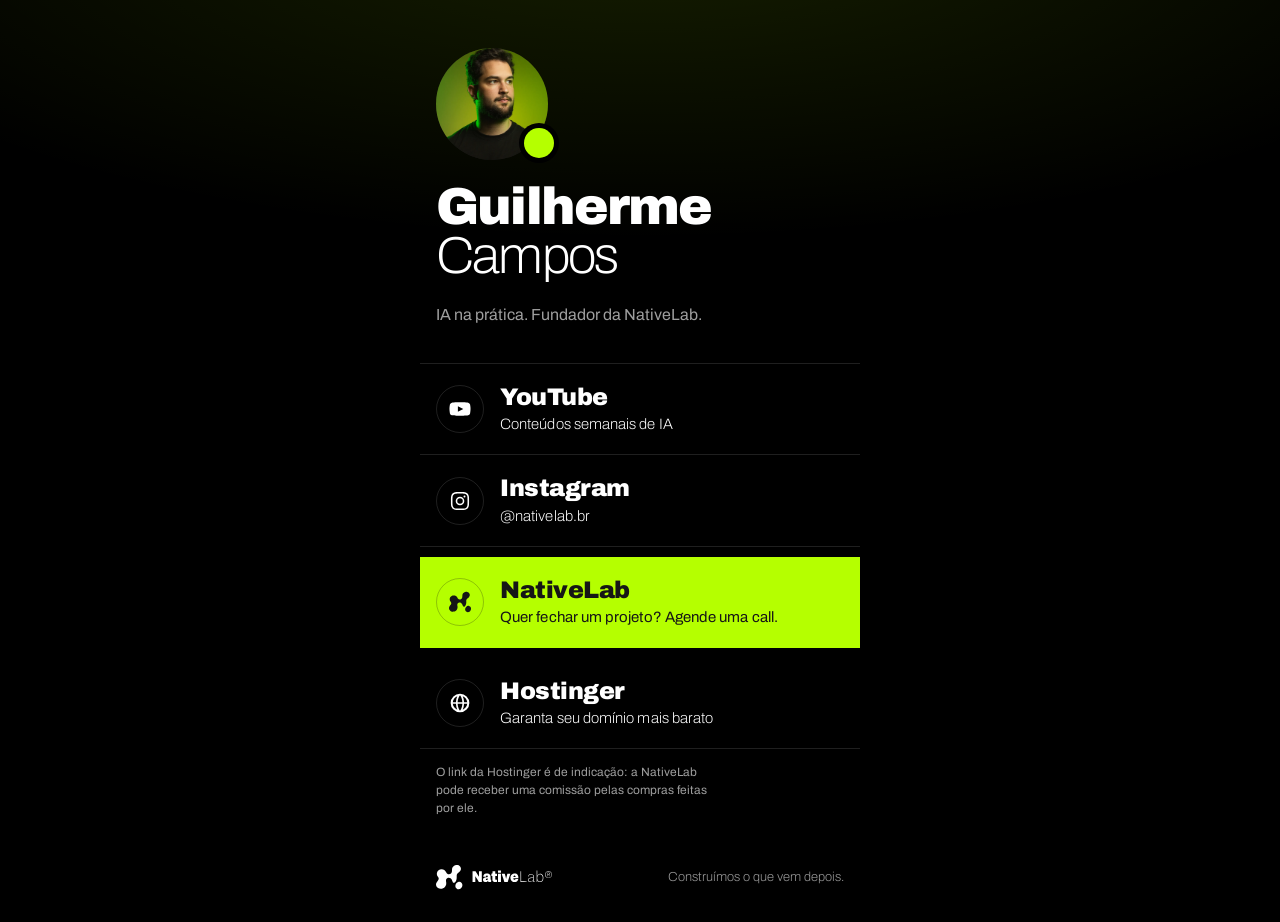
==== links/index.html @ 85823a35 "Adiciona a pagina de links da bio em /links" ====
<!doctype html>
<html lang="pt-BR">
<head>
<meta charset="utf-8">
<meta name="viewport" content="width=device-width, initial-scale=1, viewport-fit=cover">
<title>Guilherme Campos | Links</title>
<meta name="description" content="Conteúdos semanais de IA, Instagram da NativeLab e o caminho para fechar um projeto com a gente.">
<meta name="theme-color" content="#000000">
<meta property="og:type" content="website">
<meta property="og:title" content="Guilherme Campos | Links">
<meta property="og:description" content="Conteúdos semanais de IA e o caminho para fechar um projeto com a NativeLab.">
<meta property="og:url" content="https://nativelab.online/links/">
<meta property="og:image" content="https://nativelab.online/assets/img/og-image.jpg">
<link rel="canonical" href="https://nativelab.online/links/">
<link rel="icon" href="../assets/img/favicon.svg" type="image/svg+xml">
<link rel="preload" as="font" type="font/woff2" href="../assets/fonts/archivo-var.woff2" crossorigin>
<link rel="preload" as="image" href="../assets/img/sobre/guilherme-retrato.webp">
<style>
@font-face { font-family: "Archivo"; src: url("../assets/fonts/archivo-var.woff2") format("woff2-variations"), url("../assets/fonts/archivo-var.woff2") format("woff2"); font-weight: 100 900; font-display: swap; }

:root {
  --lime: #B5FF00;
  --graphite: #161616;
  --black: #000000;
  --white: #FFFFFF;
  --mute: rgba(255, 255, 255, .62);
  --line: rgba(255, 255, 255, .12);
  --font: "Archivo", "Helvetica Neue", Arial, sans-serif;
  --ease-out: cubic-bezier(.16, 1, .3, 1);
  --ease-liquid: cubic-bezier(.65, 0, .35, 1);
}

* { box-sizing: border-box; margin: 0; }
html { background: var(--black); color-scheme: dark; }
body {
  min-height: 100svh;
  font-family: var(--font);
  color: var(--white);
  background:
    radial-gradient(120% 60% at 50% -10%, rgba(181, 255, 0, .13), transparent 60%),
    var(--black);
  -webkit-font-smoothing: antialiased;
  display: flex;
  justify-content: center;
}

.page {
  width: 100%;
  max-width: 480px;
  padding: max(40px, env(safe-area-inset-top)) 20px max(32px, env(safe-area-inset-bottom));
  display: flex;
  flex-direction: column;
  min-height: 100svh;
}

/* ---------- Quem ---------- */
.who { display: flex; flex-direction: column; align-items: flex-start; gap: 22px; padding: 8px 16px 36px; }

.portrait { position: relative; width: 112px; height: 112px; }
.portrait img {
  width: 100%; height: 100%;
  border-radius: 50%;
  object-fit: cover;
  object-position: 50% 22%;
  background: var(--graphite);
  display: block;
}
/* a gota do logo, encostada no retrato como o ponto do símbolo */
.portrait .drop {
  position: absolute;
  width: 30px; height: 30px;
  right: -6px; bottom: 2px;
  border-radius: 50%;
  background: var(--lime);
  box-shadow: 0 0 0 5px var(--black);
}

.name { font-size: clamp(40px, 11vw, 52px); line-height: .95; letter-spacing: -.035em; }
.name b { font-weight: 900; display: block; }
.name span { font-weight: 200; display: block; }
.role { font-size: 16px; line-height: 1.5; color: var(--mute); max-width: 34ch; }

/* ---------- Links ---------- */
.links { list-style: none; padding: 0; border-top: 1px solid var(--line); }
.links li { border-bottom: 1px solid var(--line); }

.link {
  position: relative;
  display: grid;
  grid-template-columns: 48px 1fr;
  align-items: center;
  gap: 16px;
  padding: 20px 16px;
  color: inherit;
  text-decoration: none;
  isolation: isolate;
  overflow: hidden;
  -webkit-tap-highlight-color: transparent;
}
/* marca-texto: o lime preenche a linha no toque */
.link::before {
  content: "";
  position: absolute; inset: 0;
  background: var(--lime);
  transform: scaleX(0);
  transform-origin: left;
  transition: transform .45s var(--ease-liquid);
  z-index: -1;
}
.link:hover::before, .link:focus-visible::before, .link:active::before { transform: scaleX(1); }
.link:hover, .link:focus-visible, .link:active { color: var(--graphite); }
.link:hover .desc, .link:focus-visible .desc, .link:active .desc { font-weight: 400; }
.link:focus-visible { outline: 2px solid var(--white); outline-offset: 2px; }

.icon {
  width: 48px; height: 48px;
  border-radius: 50%;
  border: 1px solid var(--line);
  display: grid; place-items: center;
  transition: border-color .3s, background-color .3s;
}
.icon svg { width: 22px; height: 22px; fill: currentColor; }
.link:hover .icon, .link:focus-visible .icon, .link:active .icon { border-color: rgba(22, 22, 22, .25); }

.text { display: flex; flex-direction: column; gap: 4px; min-width: 0; }
.title { font-size: 24px; font-weight: 900; letter-spacing: -.02em; line-height: 1.1; }
.desc { font-size: 15px; font-weight: 200; line-height: 1.35; letter-spacing: .005em; }

/* NativeLab: o link que gera projeto já vem marcado */
.link.is-main { color: var(--graphite); }
.link.is-main::before { transform: scaleX(1); }
.link.is-main .icon { border-color: rgba(22, 22, 22, .25); }
.link.is-main .desc { font-weight: 400; }
.links li:has(.is-main) { margin: 10px 0; border-bottom: 0; }

.note { font-size: 12px; line-height: 1.5; color: var(--mute); padding: 14px 16px 0; max-width: 44ch; }

/* ---------- Rodapé ---------- */
.foot { margin-top: auto; padding: 48px 16px 0; display: flex; align-items: center; justify-content: space-between; gap: 16px; }
.foot a { color: var(--white); display: block; width: 116px; }
.foot svg { width: 100%; height: auto; display: block; }
.foot p { font-size: 13px; font-weight: 200; color: var(--mute); text-align: right; }

/* ---------- Abertura (uma sequência só) ---------- */
@media (prefers-reduced-motion: no-preference) {
  .portrait .drop { animation: drop .9s .15s var(--ease-out) both; }
  .who > :not(.portrait), .links li, .note, .foot { animation: rise .7s var(--ease-out) both; }
  .name { animation-delay: .25s; }
  .role { animation-delay: .32s; }
  .links li:nth-child(1) { animation-delay: .42s; }
  .links li:nth-child(2) { animation-delay: .48s; }
  .links li:nth-child(3) { animation-delay: .54s; }
  .links li:nth-child(4) { animation-delay: .60s; }
  .note, .foot { animation-delay: .7s; }
}
@keyframes drop {
  0%   { transform: translateY(-160px) scale(.6); opacity: 0; }
  60%  { transform: translateY(6px) scale(1.08, .92); opacity: 1; }
  80%  { transform: translateY(-3px) scale(.97, 1.03); }
  100% { transform: none; }
}
@keyframes rise { from { opacity: 0; transform: translateY(14px); } to { opacity: 1; transform: none; } }
@media (prefers-reduced-motion: reduce) { .link::before { transition: none; } }
</style>
</head>
<body>
<main class="page">

  <header class="who">
    <div class="portrait">
      <img src="../assets/img/sobre/guilherme-retrato.webp" alt="Guilherme Campos" width="112" height="112">
      <span class="drop" aria-hidden="true"></span>
    </div>
    <h1 class="name"><b>Guilherme</b><span>Campos</span></h1>
    <p class="role">IA na prática. Fundador da NativeLab.</p>
  </header>

  <ul class="links">
    <li>
      <a class="link" href="https://www.youtube.com/@guilhermenativelab" target="_blank" rel="noopener">
        <span class="icon" aria-hidden="true"><svg viewBox="0 0 24 24"><path d="M23 7.2a3 3 0 0 0-2.1-2.1C19 4.6 12 4.6 12 4.6s-7 0-8.9.5A3 3 0 0 0 1 7.2 31 31 0 0 0 .5 12 31 31 0 0 0 1 16.8a3 3 0 0 0 2.1 2.1c1.9.5 8.9.5 8.9.5s7 0 8.9-.5a3 3 0 0 0 2.1-2.1 31 31 0 0 0 .5-4.8 31 31 0 0 0-.5-4.8zM9.7 15.1V8.9L15.6 12z"/></svg></span>
        <span class="text"><span class="title">YouTube</span><span class="desc">Conteúdos semanais de IA</span></span>
      </a>
    </li>
    <li>
      <a class="link" href="https://www.instagram.com/nativelab.br/" target="_blank" rel="noopener">
        <span class="icon" aria-hidden="true"><svg viewBox="0 0 24 24"><path d="M12 7.3a4.7 4.7 0 1 0 0 9.4 4.7 4.7 0 0 0 0-9.4zm0 7.7a3 3 0 1 1 0-6 3 3 0 0 1 0 6zm6-7.9a1.1 1.1 0 1 1-2.2 0 1.1 1.1 0 0 1 2.2 0zM12 2.2c-2.7 0-3 0-4 .1-1.1 0-1.8.2-2.4.5a5 5 0 0 0-1.8 1.1A5 5 0 0 0 2.7 5.6c-.3.6-.4 1.3-.5 2.4-.1 1-.1 1.4-.1 4s0 3 .1 4c0 1.1.2 1.8.5 2.4.3.7.6 1.2 1.1 1.8.6.5 1.1.8 1.8 1.1.6.3 1.3.4 2.4.5 1 .1 1.3.1 4 .1s3 0 4-.1c1.1 0 1.8-.2 2.4-.5a5 5 0 0 0 1.8-1.1 5 5 0 0 0 1.1-1.8c.3-.6.4-1.3.5-2.4.1-1 .1-1.4.1-4s0-3-.1-4c0-1.1-.2-1.8-.5-2.4a5 5 0 0 0-1.1-1.8A5 5 0 0 0 18.4 2.7c-.6-.3-1.3-.4-2.4-.5-1-.1-1.3-.1-4-.1zm0 1.7c2.6 0 2.9 0 4 .1 1 0 1.5.2 1.8.3.5.2.8.4 1.2.8.4.4.6.7.8 1.2.1.3.3.8.3 1.8.1 1 .1 1.3.1 3.9s0 2.9-.1 4c0 1-.2 1.5-.3 1.8-.2.5-.4.8-.8 1.2-.4.4-.7.6-1.2.8-.3.1-.8.3-1.8.3-1 .1-1.4.1-4 .1s-2.9 0-4-.1c-1 0-1.5-.2-1.8-.3-.5-.2-.8-.4-1.2-.8a3.3 3.3 0 0 1-.8-1.2c-.1-.3-.3-.8-.3-1.8-.1-1-.1-1.4-.1-4s0-2.9.1-3.9c0-1 .2-1.5.3-1.8.2-.5.4-.8.8-1.2.4-.4.7-.6 1.2-.8.3-.1.8-.3 1.8-.3 1-.1 1.4-.1 4-.1z"/></svg></span>
        <span class="text"><span class="title">Instagram</span><span class="desc">@nativelab.br</span></span>
      </a>
    </li>
    <li>
      <a class="link is-main" href="https://nativelab.online/">
        <span class="icon" aria-hidden="true"><svg viewBox="0 0 2000 1844"><g transform="translate(0,1844) scale(0.1,-0.1)"><path d="M15420 18425 c-449 -42 -900 -169 -1315 -370 -996 -483 -1733 -1388 -1894 -2325 -22 -128 -35 -280 -51 -605 -6 -121 -15 -290 -20 -375 -5 -85 -12 -216 -15 -290 -3 -74 -8 -151 -10 -170 -2 -19 -7 -96 -10 -170 -24 -595 -72 -857 -222 -1225 -126 -310 -305 -579 -547 -820 -318 -317 -682 -513 -1111 -599 -842 -170 -1632 173 -2194 952 -89 124 -159 247 -291 507 -264 524 -490 845 -850 1206 -437 439 -915 737 -1470 917 -181 59 -415 115 -570 136 -19 3 -75 10 -125 17 -144 20 -848 16 -884 -5 -3 -2 -31 -7 -61 -10 -294 -35 -671 -139 -975 -268 -969 -413 -1677 -1164 -2003 -2123 -255 -748 -221 -1550 100 -2355 137 -344 357 -715 625 -1051 118 -149 160 -210 237 -339 200 -337 296 -671 296 -1035 0 -245 -43 -467 -135 -701 -61 -152 -119 -262 -220 -414 -92 -139 -179 -243 -401 -482 -413 -445 -690 -837 -919 -1303 -284 -579 -400 -1107 -373 -1700 42 -928 522 -1795 1294 -2337 430 -302 1010 -537 1566 -632 498 -86 1079 -75 1565 29 1097 236 2047 874 2650 1780 357 537 572 1120 663 1800 19 145 25 266 25 550 0 434 -20 625 -115 1076 -158 749 -140 1324 57 1833 108 279 265 519 482 737 342 344 754 539 1241 590 159 16 452 6 600 -21 472 -86 875 -294 1227 -634 373 -358 640 -795 953 -1556 28 -69 66 -161 85 -205 18 -44 76 -186 128 -315 53 -129 130 -318 172 -420 42 -102 81 -198 87 -215 38 -107 229 -318 353 -390 171 -99 299 -134 493 -135 338 0 600 128 951 465 516 496 881 1237 1075 2182 70 340 120 742 143 1158 9 167 9 814 0 970 -4 61 -12 187 -18 282 -14 224 -1 440 42 713 59 364 188 714 376 1019 109 177 230 328 393 492 172 173 263 249 515 424 369 257 621 461 869 704 497 489 799 987 932 1541 98 406 101 884 8 1280 -124 522 -431 1045 -819 1392 -403 360 -904 623 -1445 757 -364 90 -770 120 -1140 86z"/><path d="M17475 5699 c-673 -82 -1360 -436 -1876 -966 -394 -404 -682 -907 -822 -1433 -84 -313 -119 -661 -97 -950 36 -488 175 -911 424 -1288 490 -744 1296 -1138 2141 -1048 949 102 1814 676 2320 1540 468 799 567 1802 258 2620 -290 771 -925 1336 -1671 1491 -199 42 -494 56 -677 34z"/></g></svg></span>
        <span class="text"><span class="title">NativeLab</span><span class="desc">Quer fechar um projeto? Agende uma call.</span></span>
      </a>
    </li>
    <li>
      <a class="link" href="https://www.hostinger.com/br?REFERRALCODE=NATIVELAB" target="_blank" rel="noopener sponsored">
        <span class="icon" aria-hidden="true"><svg viewBox="0 0 24 24"><path d="M12 1.8a10.2 10.2 0 1 0 0 20.4 10.2 10.2 0 0 0 0-20.4zm7.9 9.3h-3.5a15.6 15.6 0 0 0-1.4-6.4 8.5 8.5 0 0 1 4.9 6.4zM12 3.6c.9 1.1 2.4 3.6 2.6 7.5H9.4C9.6 7.2 11.1 4.7 12 3.6zM9 4.7a15.6 15.6 0 0 0-1.4 6.4H4.1A8.5 8.5 0 0 1 9 4.7zm-4.9 8.2h3.5c.1 2.5.6 4.6 1.4 6.4a8.5 8.5 0 0 1-4.9-6.4zm7.9 7.5c-.9-1.1-2.4-3.6-2.6-7.5h5.2c-.2 3.9-1.7 6.4-2.6 7.5zm3-1.1c.8-1.8 1.3-3.9 1.4-6.4h3.5a8.5 8.5 0 0 1-4.9 6.4z"/></svg></span>
        <span class="text"><span class="title">Hostinger</span><span class="desc">Garanta seu domínio mais barato</span></span>
      </a>
    </li>
  </ul>
  <p class="note">O link da Hostinger é de indicação: a NativeLab pode receber uma comissão pelas compras feitas por ele.</p>

  <footer class="foot">
    <a href="https://nativelab.online/" aria-label="NativeLab"><svg viewBox="0 0 2000.000000 419.000000" aria-hidden="true"><g transform="translate(0.000000,419.000000) scale(0.100000,-0.100000)" fill="currentColor" stroke="none"> <path d="M3480 4183 c-257 -39 -477 -175 -608 -377 -86 -131 -97 -183 -121 -596 -14 -238 -54 -344 -175 -466 -104 -103 -230 -151 -376 -141 -94 6 -172 35 -251 95 -74 55 -131 129 -200 263 -175 335 -469 514 -814 496 -369 -19 -672 -254 -766 -593 -30 -107 -30 -265 0 -379 27 -104 95 -241 167 -335 108 -143 149 -269 126 -392 -17 -91 -71 -194 -145 -274 -151 -163 -255 -336 -292 -484 -79 -310 47 -618 322 -782 387 -233 923 -132 1213 229 71 88 152 248 182 358 31 117 31 348 0 498 -66 320 25 555 255 664 66 32 89 38 166 41 164 8 293 -42 408 -157 88 -88 136 -173 241 -424 48 -116 97 -221 109 -234 59 -62 173 -81 257 -43 134 61 270 248 330 455 46 158 54 230 62 550 7 299 8 313 33 383 51 147 133 245 301 364 182 129 312 286 362 442 38 116 38 266 1 381 -73 222 -276 393 -529 445 -84 18 -193 23 -258 13z"/> <path d="M10690 3055 l0 -195 255 0 255 0 0 195 0 195 -255 0 -255 0 0 -195z"/> <path d="M17360 2260 l0 -990 45 0 45 0 0 144 c0 79 3 151 6 160 4 10 17 -7 40 -52 90 -179 240 -273 434 -275 368 -3 607 307 587 763 -7 152 -31 251 -88 361 -97 186 -267 289 -474 289 -153 -1 -245 -38 -350 -144 -63 -64 -89 -104 -133 -206 -8 -18 -11 105 -11 458 l-1 482 -50 0 -50 0 0 -990z m680 304 c173 -39 299 -182 351 -400 18 -77 20 -109 16 -234 -3 -90 -12 -168 -22 -204 -75 -266 -290 -426 -521 -388 -184 31 -322 172 -381 392 -24 90 -24 336 1 435 52 211 184 358 361 401 69 17 115 17 195 -2z"/> <path d="M19246 3124 c-158 -38 -311 -161 -380 -306 -176 -368 23 -792 409 -873 383 -80 725 198 725 590 0 237 -128 447 -330 543 -47 22 -109 45 -138 51 -72 15 -214 12 -286 -5z m267 -59 c261 -55 430 -284 414 -560 -13 -225 -135 -399 -334 -475 -73 -28 -229 -38 -311 -20 -232 50 -393 244 -409 490 -23 372 281 641 640 565z"/> <path d="M19190 2551 l0 -311 30 0 29 0 3 118 3 117 80 3 80 2 74 -120 c71 -116 75 -120 109 -120 42 0 43 -4 -42 130 l-66 105 33 13 c94 37 131 89 131 187 0 76 -28 126 -88 157 -36 20 -60 23 -208 26 l-168 4 0 -311z m335 235 c85 -36 87 -191 3 -237 -14 -8 -75 -15 -150 -17 l-128 -4 0 136 0 136 120 0 c82 0 132 -5 155 -14z"/> <path d="M6300 2195 l0 -925 240 0 240 0 0 495 c0 272 3 495 8 495 4 0 142 -223 306 -495 l298 -495 254 0 254 0 -2 923 -3 922 -240 0 -240 0 -5 -485 -5 -485 -295 485 -295 485 -257 3 -258 2 0 -925z"/> <path d="M9748 2952 c-6 -191 -16 -224 -73 -248 -19 -8 -55 -14 -80 -14 l-45 0 0 -190 0 -189 83 -3 82 -3 5 -370 c6 -398 8 -415 63 -507 50 -85 132 -141 247 -169 87 -22 349 -17 425 7 l60 20 3 197 c1 108 1 197 -2 197 -2 0 -23 -7 -46 -15 -55 -20 -143 -19 -185 1 -61 29 -65 49 -65 363 l0 281 150 0 150 0 0 195 0 195 -150 0 -150 0 -2 208 -3 207 -231 3 -231 2 -5 -168z"/> <path d="M14577 3114 c-4 -4 -7 -421 -7 -926 l0 -918 536 0 535 0 -3 48 -3 47 -477 3 -478 2 -2 873 -3 872 -45 3 c-25 2 -49 0 -53 -4z"/> <path d="M8650 2719 c-310 -47 -500 -241 -500 -510 l0 -59 238 0 237 0 -3 52 c-6 106 54 162 166 156 55 -4 67 -8 95 -36 31 -31 32 -36 35 -126 l4 -93 -130 -6 c-298 -15 -511 -84 -605 -197 -59 -70 -80 -127 -85 -231 -11 -240 105 -384 338 -420 122 -19 268 8 359 65 38 25 131 121 131 137 0 25 17 4 28 -35 18 -58 62 -109 119 -137 90 -44 372 -35 431 13 9 8 12 57 12 184 l0 174 -38 -6 c-66 -10 -66 -11 -73 345 -6 340 -10 364 -66 476 -34 66 -125 153 -196 188 -125 61 -342 90 -497 66z m270 -948 c0 -71 -3 -83 -26 -111 -61 -71 -190 -99 -251 -54 -32 24 -49 78 -39 119 17 68 130 118 279 124 l37 1 0 -79z"/> <path d="M13425 2721 c-163 -26 -280 -85 -390 -195 -131 -132 -191 -281 -202 -501 -19 -393 159 -670 486 -757 101 -27 305 -29 406 -4 91 22 200 75 267 130 99 81 181 226 195 348 l6 48 -235 0 -236 0 -6 -33 c-9 -47 -33 -77 -80 -98 -83 -38 -200 -14 -245 49 -29 42 -51 107 -51 153 l0 39 429 0 429 0 7 65 c10 87 -9 239 -42 338 -33 98 -105 209 -176 272 -61 53 -167 107 -255 130 -75 19 -236 27 -307 16z m194 -376 c56 -28 89 -84 105 -172 l6 -33 -196 0 -196 0 7 33 c13 66 58 140 100 164 47 27 131 31 174 8z"/> <path d="M10690 1985 l0 -715 255 0 255 0 0 715 0 715 -255 0 -255 0 0 -715z"/> <path d="M11330 2692 c0 -4 101 -324 225 -710 124 -387 225 -705 225 -707 0 -3 132 -5 293 -5 l293 0 227 708 c125 389 227 711 227 715 0 4 -115 7 -255 7 -140 0 -255 -2 -255 -5 0 -2 -36 -138 -81 -302 -44 -164 -92 -359 -106 -433 -14 -74 -28 -144 -32 -154 -5 -13 -15 22 -30 100 -13 65 -64 270 -115 454 l-91 335 -262 3 c-145 1 -263 -1 -263 -6z"/> <path d="M16248 2644 c-127 -30 -233 -110 -283 -211 -24 -48 -30 -74 -33 -150 l-4 -93 51 0 51 0 0 69 c0 37 5 83 12 102 31 92 111 162 222 194 81 24 242 17 307 -12 124 -56 178 -173 182 -394 l2 -114 -175 -12 c-286 -21 -448 -59 -560 -135 -110 -73 -155 -170 -148 -317 9 -193 111 -293 328 -322 220 -30 428 70 526 255 l31 58 6 -79 c12 -151 43 -205 131 -223 29 -6 59 -9 67 -6 8 2 26 7 42 10 24 6 27 11 27 50 l0 44 -34 -10 c-49 -15 -94 5 -114 51 -14 31 -17 103 -23 471 -5 379 -8 442 -23 490 -70 214 -197 301 -436 299 -52 0 -121 -7 -152 -15z m510 -809 c3 -131 -13 -187 -92 -303 -96 -144 -226 -209 -402 -200 -196 11 -291 105 -287 285 2 143 97 233 298 282 113 28 306 49 425 47 l55 -1 3 -110z"/> <path d="M3911 1285 c-35 -8 -107 -35 -160 -61 -83 -40 -109 -60 -192 -143 -80 -80 -103 -111 -141 -188 -63 -124 -82 -215 -75 -352 6 -123 29 -200 87 -290 68 -105 162 -181 277 -224 89 -33 241 -30 348 7 44 15 103 40 130 56 383 221 484 755 199 1050 -130 135 -290 184 -473 145z"/> </g></svg></a>
    <p>Construímos o que vem depois.</p>
  </footer>

</main>
</body>
</html>
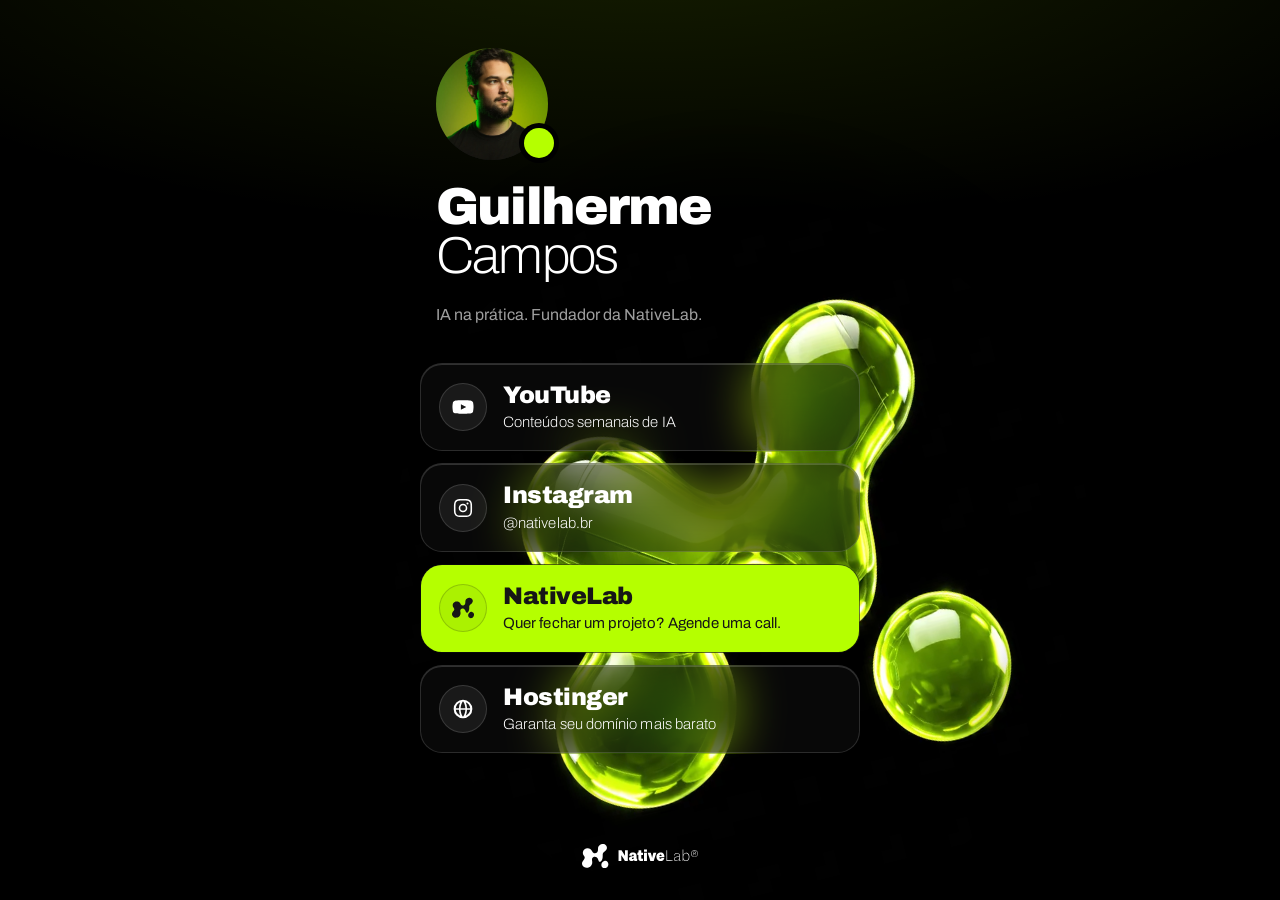
==== commit 07163f06: "Links da bio em estilo glass, sem as frases do rodape e da Hostinger" ====
--- a/links/index.html
+++ b/links/index.html
@@ -45,6 +45,8 @@
 }
 
 .page {
+  position: relative;
+  z-index: 1;
   width: 100%;
   max-width: 480px;
   padding: max(40px, env(safe-area-inset-top)) 20px max(32px, env(safe-area-inset-bottom));
@@ -80,9 +82,20 @@
 .name span { font-weight: 200; display: block; }
 .role { font-size: 16px; line-height: 1.5; color: var(--mute); max-width: 34ch; }
 
-/* ---------- Links ---------- */
-.links { list-style: none; padding: 0; border-top: 1px solid var(--line); }
-.links li { border-bottom: 1px solid var(--line); }
+/* ---------- Fundo: o símbolo 3D em vidro líquido, que os cards refratam ---------- */
+.backdrop { position: fixed; inset: 0; z-index: 0; overflow: hidden; pointer-events: none; }
+.backdrop img {
+  position: absolute;
+  width: min(165vw, 860px);
+  left: 50%; top: 62%;
+  transform: translate(-38%, -50%) rotate(-14deg);
+  mix-blend-mode: screen;
+  -webkit-mask-image: radial-gradient(closest-side, #000 62%, transparent 100%);
+  mask-image: radial-gradient(closest-side, #000 62%, transparent 100%);
+}
+
+/* ---------- Links em vidro ---------- */
+.links { list-style: none; padding: 0; display: flex; flex-direction: column; gap: 12px; }
 
 .link {
   position: relative;
@@ -90,14 +103,24 @@
   grid-template-columns: 48px 1fr;
   align-items: center;
   gap: 16px;
-  padding: 20px 16px;
+  padding: 18px;
+  border-radius: 22px;
   color: inherit;
   text-decoration: none;
   isolation: isolate;
   overflow: hidden;
+  background: rgba(18, 18, 18, .46);
+  border: 1px solid rgba(255, 255, 255, .14);
+  box-shadow: inset 0 1px 0 rgba(255, 255, 255, .16);
+  -webkit-backdrop-filter: blur(24px) saturate(160%);
+  backdrop-filter: blur(24px) saturate(160%);
   -webkit-tap-highlight-color: transparent;
-}
-/* marca-texto: o lime preenche a linha no toque */
+  transition: border-color .3s;
+}
+@supports not ((backdrop-filter: blur(1px)) or (-webkit-backdrop-filter: blur(1px))) {
+  .link { background: rgba(22, 22, 22, .82); }
+}
+/* marca-texto: o lime preenche o card no toque */
 .link::before {
   content: "";
   position: absolute; inset: 0;
@@ -108,50 +131,47 @@
   z-index: -1;
 }
 .link:hover::before, .link:focus-visible::before, .link:active::before { transform: scaleX(1); }
-.link:hover, .link:focus-visible, .link:active { color: var(--graphite); }
+.link:hover, .link:focus-visible, .link:active { color: var(--graphite); border-color: transparent; }
 .link:hover .desc, .link:focus-visible .desc, .link:active .desc { font-weight: 400; }
-.link:focus-visible { outline: 2px solid var(--white); outline-offset: 2px; }
+.link:focus-visible { outline: 2px solid var(--white); outline-offset: 3px; }
 
 .icon {
   width: 48px; height: 48px;
   border-radius: 50%;
-  border: 1px solid var(--line);
+  background: rgba(255, 255, 255, .07);
+  border: 1px solid rgba(255, 255, 255, .14);
   display: grid; place-items: center;
   transition: border-color .3s, background-color .3s;
 }
 .icon svg { width: 22px; height: 22px; fill: currentColor; }
-.link:hover .icon, .link:focus-visible .icon, .link:active .icon { border-color: rgba(22, 22, 22, .25); }
+.link:hover .icon, .link:focus-visible .icon, .link:active .icon { background: rgba(22, 22, 22, .06); border-color: rgba(22, 22, 22, .2); }
 
 .text { display: flex; flex-direction: column; gap: 4px; min-width: 0; }
 .title { font-size: 24px; font-weight: 900; letter-spacing: -.02em; line-height: 1.1; }
 .desc { font-size: 15px; font-weight: 200; line-height: 1.35; letter-spacing: .005em; }
 
 /* NativeLab: o link que gera projeto já vem marcado */
-.link.is-main { color: var(--graphite); }
+.link.is-main { color: var(--graphite); border-color: transparent; }
 .link.is-main::before { transform: scaleX(1); }
-.link.is-main .icon { border-color: rgba(22, 22, 22, .25); }
+.link.is-main .icon { background: rgba(22, 22, 22, .06); border-color: rgba(22, 22, 22, .2); }
 .link.is-main .desc { font-weight: 400; }
-.links li:has(.is-main) { margin: 10px 0; border-bottom: 0; }
-
-.note { font-size: 12px; line-height: 1.5; color: var(--mute); padding: 14px 16px 0; max-width: 44ch; }
 
 /* ---------- Rodapé ---------- */
-.foot { margin-top: auto; padding: 48px 16px 0; display: flex; align-items: center; justify-content: space-between; gap: 16px; }
+.foot { margin-top: auto; padding: 48px 16px 0; display: flex; justify-content: center; }
 .foot a { color: var(--white); display: block; width: 116px; }
 .foot svg { width: 100%; height: auto; display: block; }
-.foot p { font-size: 13px; font-weight: 200; color: var(--mute); text-align: right; }
 
 /* ---------- Abertura (uma sequência só) ---------- */
 @media (prefers-reduced-motion: no-preference) {
   .portrait .drop { animation: drop .9s .15s var(--ease-out) both; }
-  .who > :not(.portrait), .links li, .note, .foot { animation: rise .7s var(--ease-out) both; }
+  .who > :not(.portrait), .links li, .foot { animation: rise .7s var(--ease-out) backwards; }
   .name { animation-delay: .25s; }
   .role { animation-delay: .32s; }
   .links li:nth-child(1) { animation-delay: .42s; }
   .links li:nth-child(2) { animation-delay: .48s; }
   .links li:nth-child(3) { animation-delay: .54s; }
   .links li:nth-child(4) { animation-delay: .60s; }
-  .note, .foot { animation-delay: .7s; }
+  .foot { animation-delay: .7s; }
 }
 @keyframes drop {
   0%   { transform: translateY(-160px) scale(.6); opacity: 0; }
@@ -164,6 +184,7 @@
 </style>
 </head>
 <body>
+<div class="backdrop" aria-hidden="true"><img src="../assets/img/render-3d-square.webp" alt="" width="900" height="900"></div>
 <main class="page">
 
   <header class="who">
@@ -201,11 +222,9 @@
       </a>
     </li>
   </ul>
-  <p class="note">O link da Hostinger é de indicação: a NativeLab pode receber uma comissão pelas compras feitas por ele.</p>
 
   <footer class="foot">
     <a href="https://nativelab.online/" aria-label="NativeLab"><svg viewBox="0 0 2000.000000 419.000000" aria-hidden="true"><g transform="translate(0.000000,419.000000) scale(0.100000,-0.100000)" fill="currentColor" stroke="none"> <path d="M3480 4183 c-257 -39 -477 -175 -608 -377 -86 -131 -97 -183 -121 -596 -14 -238 -54 -344 -175 -466 -104 -103 -230 -151 -376 -141 -94 6 -172 35 -251 95 -74 55 -131 129 -200 263 -175 335 -469 514 -814 496 -369 -19 -672 -254 -766 -593 -30 -107 -30 -265 0 -379 27 -104 95 -241 167 -335 108 -143 149 -269 126 -392 -17 -91 -71 -194 -145 -274 -151 -163 -255 -336 -292 -484 -79 -310 47 -618 322 -782 387 -233 923 -132 1213 229 71 88 152 248 182 358 31 117 31 348 0 498 -66 320 25 555 255 664 66 32 89 38 166 41 164 8 293 -42 408 -157 88 -88 136 -173 241 -424 48 -116 97 -221 109 -234 59 -62 173 -81 257 -43 134 61 270 248 330 455 46 158 54 230 62 550 7 299 8 313 33 383 51 147 133 245 301 364 182 129 312 286 362 442 38 116 38 266 1 381 -73 222 -276 393 -529 445 -84 18 -193 23 -258 13z"/> <path d="M10690 3055 l0 -195 255 0 255 0 0 195 0 195 -255 0 -255 0 0 -195z"/> <path d="M17360 2260 l0 -990 45 0 45 0 0 144 c0 79 3 151 6 160 4 10 17 -7 40 -52 90 -179 240 -273 434 -275 368 -3 607 307 587 763 -7 152 -31 251 -88 361 -97 186 -267 289 -474 289 -153 -1 -245 -38 -350 -144 -63 -64 -89 -104 -133 -206 -8 -18 -11 105 -11 458 l-1 482 -50 0 -50 0 0 -990z m680 304 c173 -39 299 -182 351 -400 18 -77 20 -109 16 -234 -3 -90 -12 -168 -22 -204 -75 -266 -290 -426 -521 -388 -184 31 -322 172 -381 392 -24 90 -24 336 1 435 52 211 184 358 361 401 69 17 115 17 195 -2z"/> <path d="M19246 3124 c-158 -38 -311 -161 -380 -306 -176 -368 23 -792 409 -873 383 -80 725 198 725 590 0 237 -128 447 -330 543 -47 22 -109 45 -138 51 -72 15 -214 12 -286 -5z m267 -59 c261 -55 430 -284 414 -560 -13 -225 -135 -399 -334 -475 -73 -28 -229 -38 -311 -20 -232 50 -393 244 -409 490 -23 372 281 641 640 565z"/> <path d="M19190 2551 l0 -311 30 0 29 0 3 118 3 117 80 3 80 2 74 -120 c71 -116 75 -120 109 -120 42 0 43 -4 -42 130 l-66 105 33 13 c94 37 131 89 131 187 0 76 -28 126 -88 157 -36 20 -60 23 -208 26 l-168 4 0 -311z m335 235 c85 -36 87 -191 3 -237 -14 -8 -75 -15 -150 -17 l-128 -4 0 136 0 136 120 0 c82 0 132 -5 155 -14z"/> <path d="M6300 2195 l0 -925 240 0 240 0 0 495 c0 272 3 495 8 495 4 0 142 -223 306 -495 l298 -495 254 0 254 0 -2 923 -3 922 -240 0 -240 0 -5 -485 -5 -485 -295 485 -295 485 -257 3 -258 2 0 -925z"/> <path d="M9748 2952 c-6 -191 -16 -224 -73 -248 -19 -8 -55 -14 -80 -14 l-45 0 0 -190 0 -189 83 -3 82 -3 5 -370 c6 -398 8 -415 63 -507 50 -85 132 -141 247 -169 87 -22 349 -17 425 7 l60 20 3 197 c1 108 1 197 -2 197 -2 0 -23 -7 -46 -15 -55 -20 -143 -19 -185 1 -61 29 -65 49 -65 363 l0 281 150 0 150 0 0 195 0 195 -150 0 -150 0 -2 208 -3 207 -231 3 -231 2 -5 -168z"/> <path d="M14577 3114 c-4 -4 -7 -421 -7 -926 l0 -918 536 0 535 0 -3 48 -3 47 -477 3 -478 2 -2 873 -3 872 -45 3 c-25 2 -49 0 -53 -4z"/> <path d="M8650 2719 c-310 -47 -500 -241 -500 -510 l0 -59 238 0 237 0 -3 52 c-6 106 54 162 166 156 55 -4 67 -8 95 -36 31 -31 32 -36 35 -126 l4 -93 -130 -6 c-298 -15 -511 -84 -605 -197 -59 -70 -80 -127 -85 -231 -11 -240 105 -384 338 -420 122 -19 268 8 359 65 38 25 131 121 131 137 0 25 17 4 28 -35 18 -58 62 -109 119 -137 90 -44 372 -35 431 13 9 8 12 57 12 184 l0 174 -38 -6 c-66 -10 -66 -11 -73 345 -6 340 -10 364 -66 476 -34 66 -125 153 -196 188 -125 61 -342 90 -497 66z m270 -948 c0 -71 -3 -83 -26 -111 -61 -71 -190 -99 -251 -54 -32 24 -49 78 -39 119 17 68 130 118 279 124 l37 1 0 -79z"/> <path d="M13425 2721 c-163 -26 -280 -85 -390 -195 -131 -132 -191 -281 -202 -501 -19 -393 159 -670 486 -757 101 -27 305 -29 406 -4 91 22 200 75 267 130 99 81 181 226 195 348 l6 48 -235 0 -236 0 -6 -33 c-9 -47 -33 -77 -80 -98 -83 -38 -200 -14 -245 49 -29 42 -51 107 -51 153 l0 39 429 0 429 0 7 65 c10 87 -9 239 -42 338 -33 98 -105 209 -176 272 -61 53 -167 107 -255 130 -75 19 -236 27 -307 16z m194 -376 c56 -28 89 -84 105 -172 l6 -33 -196 0 -196 0 7 33 c13 66 58 140 100 164 47 27 131 31 174 8z"/> <path d="M10690 1985 l0 -715 255 0 255 0 0 715 0 715 -255 0 -255 0 0 -715z"/> <path d="M11330 2692 c0 -4 101 -324 225 -710 124 -387 225 -705 225 -707 0 -3 132 -5 293 -5 l293 0 227 708 c125 389 227 711 227 715 0 4 -115 7 -255 7 -140 0 -255 -2 -255 -5 0 -2 -36 -138 -81 -302 -44 -164 -92 -359 -106 -433 -14 -74 -28 -144 -32 -154 -5 -13 -15 22 -30 100 -13 65 -64 270 -115 454 l-91 335 -262 3 c-145 1 -263 -1 -263 -6z"/> <path d="M16248 2644 c-127 -30 -233 -110 -283 -211 -24 -48 -30 -74 -33 -150 l-4 -93 51 0 51 0 0 69 c0 37 5 83 12 102 31 92 111 162 222 194 81 24 242 17 307 -12 124 -56 178 -173 182 -394 l2 -114 -175 -12 c-286 -21 -448 -59 -560 -135 -110 -73 -155 -170 -148 -317 9 -193 111 -293 328 -322 220 -30 428 70 526 255 l31 58 6 -79 c12 -151 43 -205 131 -223 29 -6 59 -9 67 -6 8 2 26 7 42 10 24 6 27 11 27 50 l0 44 -34 -10 c-49 -15 -94 5 -114 51 -14 31 -17 103 -23 471 -5 379 -8 442 -23 490 -70 214 -197 301 -436 299 -52 0 -121 -7 -152 -15z m510 -809 c3 -131 -13 -187 -92 -303 -96 -144 -226 -209 -402 -200 -196 11 -291 105 -287 285 2 143 97 233 298 282 113 28 306 49 425 47 l55 -1 3 -110z"/> <path d="M3911 1285 c-35 -8 -107 -35 -160 -61 -83 -40 -109 -60 -192 -143 -80 -80 -103 -111 -141 -188 -63 -124 -82 -215 -75 -352 6 -123 29 -200 87 -290 68 -105 162 -181 277 -224 89 -33 241 -30 348 7 44 15 103 40 130 56 383 221 484 755 199 1050 -130 135 -290 184 -473 145z"/> </g></svg></a>
-    <p>Construímos o que vem depois.</p>
   </footer>
 
 </main>
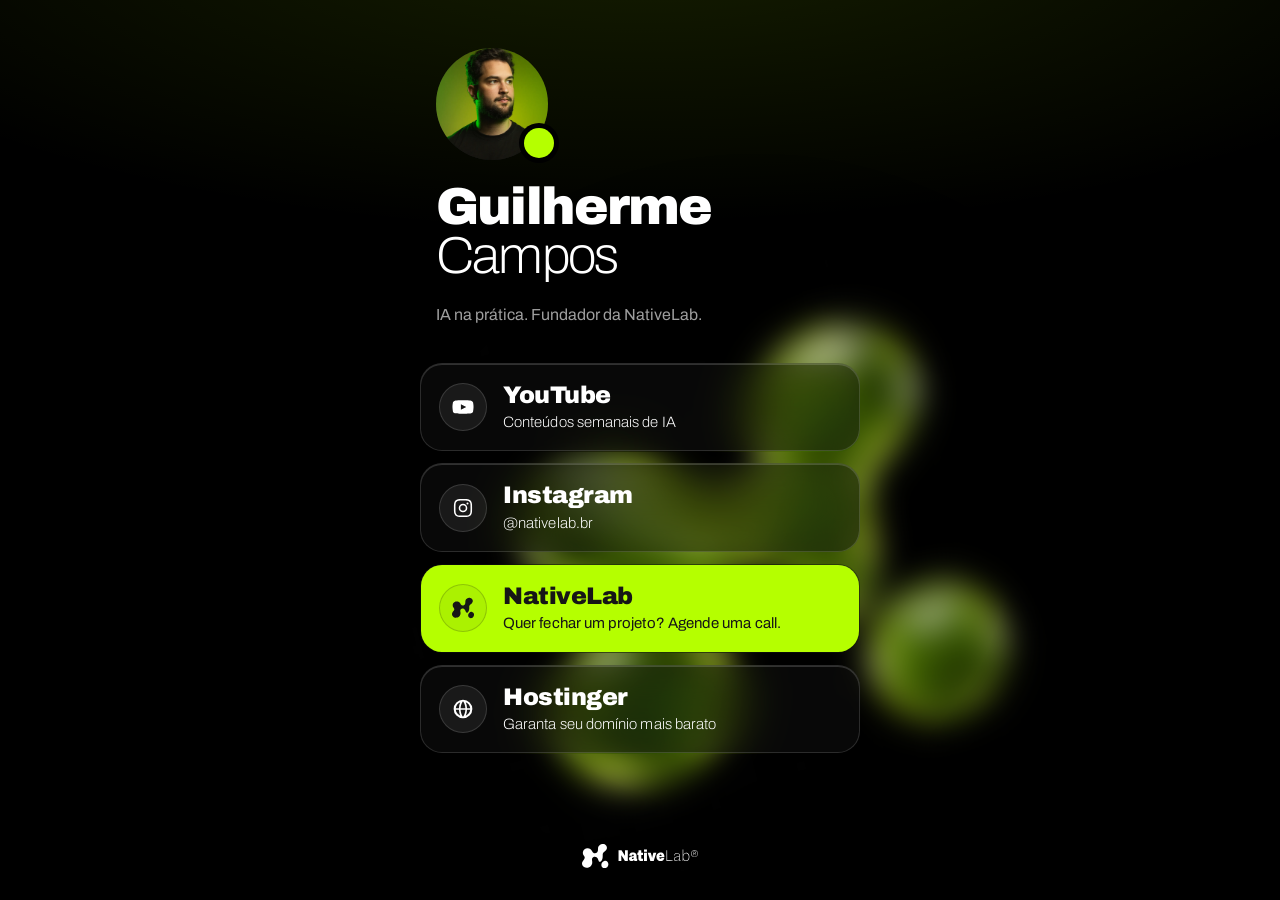
==== commit 595e4e05: "Links da bio: corrige proporcao do fundo no celular e desfoca o simbolo 3D" ====
--- a/links/index.html
+++ b/links/index.html
@@ -89,6 +89,9 @@
   width: min(165vw, 860px);
   left: 50%; top: 62%;
   transform: translate(-38%, -50%) rotate(-14deg);
+  height: auto;
+  filter: blur(16px);
+  opacity: .7;
   mix-blend-mode: screen;
   -webkit-mask-image: radial-gradient(closest-side, #000 62%, transparent 100%);
   mask-image: radial-gradient(closest-side, #000 62%, transparent 100%);
